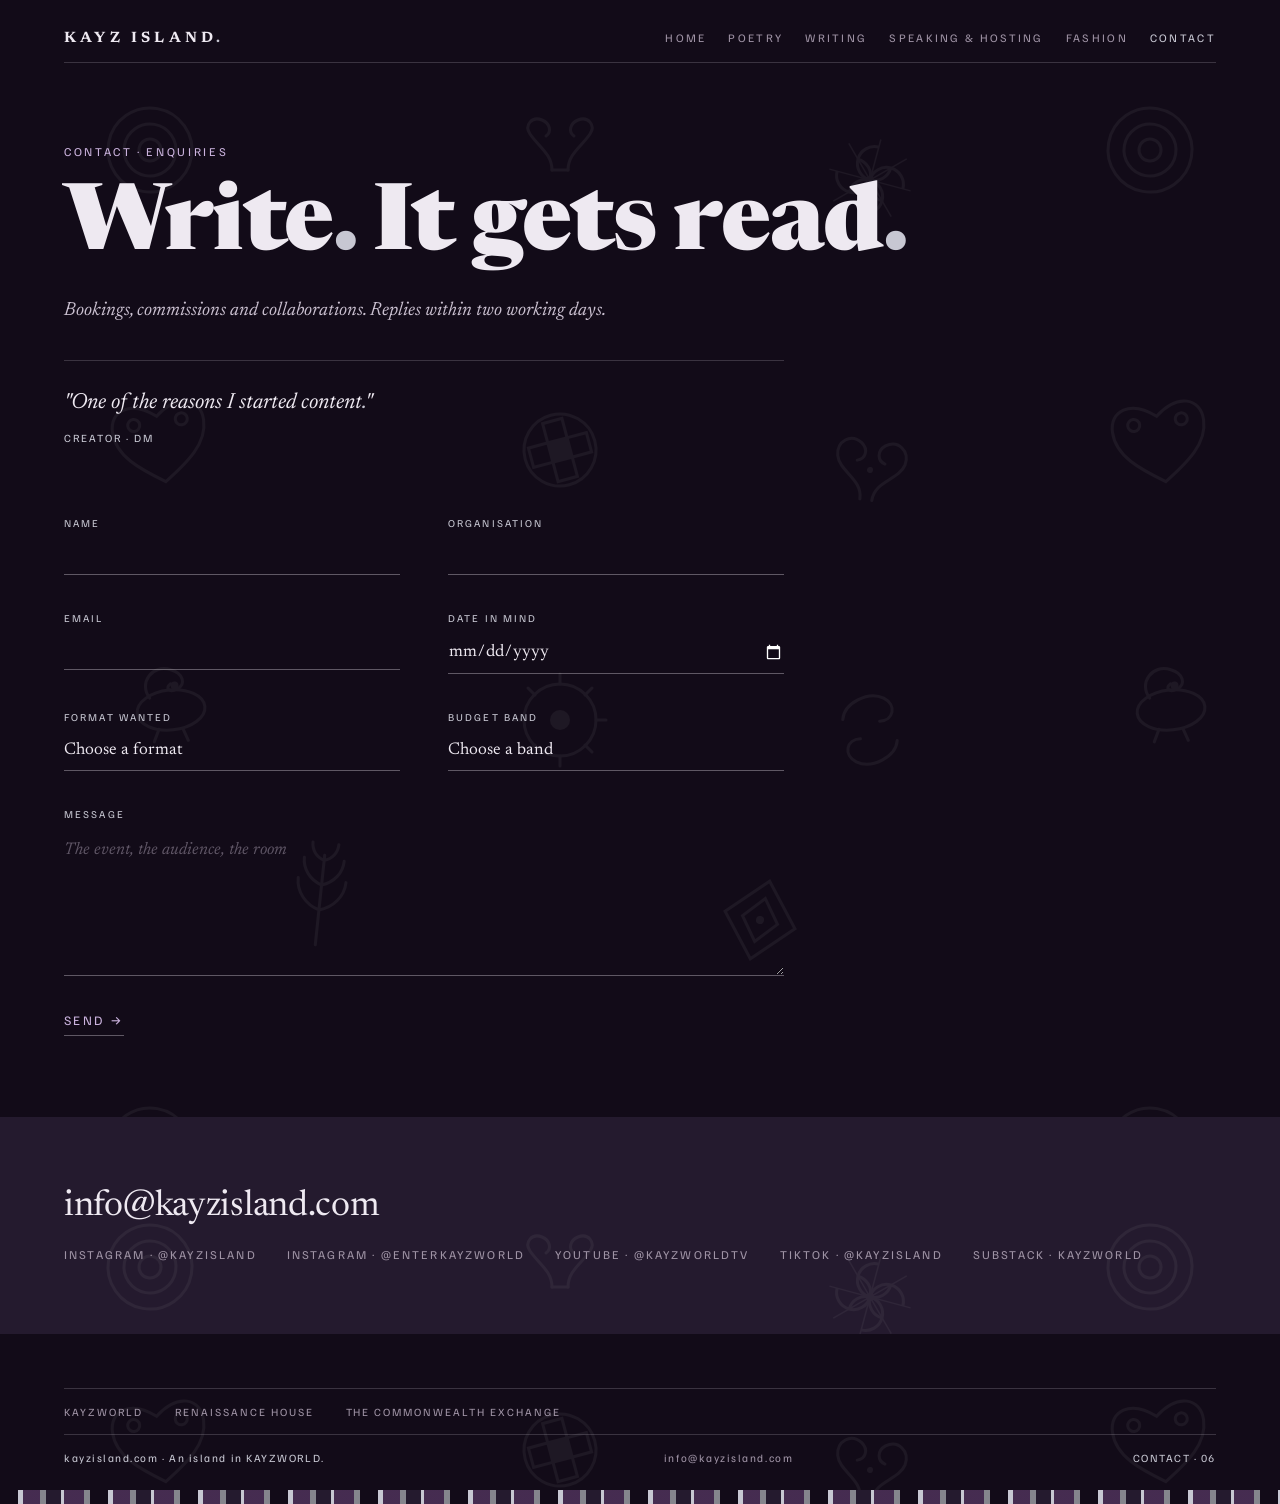
==== contact.html @ 9af8de02 "feat: contact page with Netlify booking form form name=booking, data-netlify, hidden form-name input" ====
<!DOCTYPE html>
<html lang="en-GB">
<head>
<meta charset="utf-8">
<meta name="viewport" content="width=device-width, initial-scale=1">
<title>Contact — Bookings and Commissions | KAYZ ISLAND</title>
<meta name="description" content="Bookings, commissions and collaborations. Replies within two working days.">
<meta property="og:title" content="CONTACT — KAYZ ISLAND">
<meta property="og:description" content="Write. It gets read. Bookings, commissions and collaborations.">
<meta property="og:type" content="website">
<meta property="og:url" content="https://kayzisland.com/contact.html">
<meta name="twitter:card" content="summary_large_image">
<link rel="icon" href="data:image/svg+xml,%3Csvg xmlns='http://www.w3.org/2000/svg' viewBox='0 0 100 100'%3E%3Crect width='100' height='100' fill='%23120B18'/%3E%3Ctext x='50' y='72' text-anchor='middle' font-family='Georgia,serif' font-weight='800' font-size='64' fill='%23EDE6F2'%3EK%3Ctspan fill='%23C7C7D2'%3E.%3C/tspan%3E%3C/text%3E%3C/svg%3E">
<link rel="stylesheet" href="assets/css/fonts.css">
<link rel="stylesheet" href="assets/css/colors.css">
<link rel="stylesheet" href="assets/css/typography.css">
<link rel="stylesheet" href="assets/css/spacing.css">
<link rel="stylesheet" href="assets/css/effects.css">
<link rel="stylesheet" href="assets/css/patterns.css">
<link rel="stylesheet" href="assets/css/base.css">
<link rel="stylesheet" href="assets/css/site.css">
<style>
  input::placeholder,textarea::placeholder{color:oklch(0.68 0.03 315 / 0.55);font-style:italic}
  select option{background:#120B18;color:#eee}
  .kz-field{background:transparent;border:0;border-bottom:1px solid var(--kz-hairline-strong);padding:8px 0 10px;font-family:var(--kz-font-serif);font-size:17px;color:var(--kz-ink);outline:none;border-radius:0}
  .kz-field:focus{border-bottom-color:var(--kz-silver)}
  .kz-send{background:transparent;border:0;border-bottom:1px solid var(--kz-hairline-strong);padding:0 0 7px;font-family:var(--kz-font-grotesk);font-size:13px;letter-spacing:0.18em;color:var(--kz-accent);cursor:pointer}
  .kz-send:hover{color:var(--kz-ink);border-bottom-color:var(--kz-accent)}
  .contact-mail{color:var(--kz-ink)} .contact-mail:hover{color:var(--kz-silver)}
</style>
</head>
<body>
<div style="position:relative;min-height:100vh;background:var(--kz-field-deep);color:var(--kz-ink);font-family:var(--kz-font-serif);display:flex;flex-direction:column;overflow:hidden">
  <div class="kz-doodles"></div>

  <header style="position:relative;z-index:3;padding:clamp(18px,3vw,30px) clamp(20px,5vw,72px) 0">
    <div style="display:flex;justify-content:space-between;align-items:baseline;flex-wrap:wrap;gap:10px 28px;padding-bottom:16px;border-bottom:1px solid var(--kz-hairline)">
      <a href="index.html" style="font-family:var(--kz-font-serif);font-weight:700;font-size:15px;letter-spacing:0.28em;color:var(--kz-ink)">KAYZ ISLAND<span class="kz-stop">.</span></a>
      <nav style="display:flex;flex-wrap:wrap;gap:8px 22px;font-family:var(--kz-font-grotesk);font-size:11.5px;letter-spacing:0.2em">
        <a class="nav-link" href="index.html">HOME</a>
        <a class="nav-link" href="poetry.html">POETRY</a>
        <a class="nav-link" href="writing.html">WRITING</a>
        <a class="nav-link" href="speaking.html">SPEAKING &amp; HOSTING</a>
        <a class="nav-link" href="fashion.html">FASHION</a>
        <a class="nav-link active" href="contact.html">CONTACT</a>
      </nav>
    </div>
  </header>

  <section style="position:relative;padding:clamp(56px,9vh,110px) clamp(20px,5vw,72px) clamp(30px,5vh,50px)">
    <div class="kz-kicker" style="font-size:12px;margin-bottom:22px;color:var(--kz-accent)">CONTACT · ENQUIRIES</div>
    <h1 style="margin:0;max-width:900px;font-family:var(--kz-font-serif);font-weight:800;font-size:clamp(40px,7.5vw,92px);line-height:1.02;letter-spacing:-0.015em">Write<span class="kz-stop">.</span> It gets read<span class="kz-stop">.</span></h1>
    <p class="kz-standfirst" style="font-size:clamp(16px,2.2vw,19px);max-width:640px;margin:26px 0 0">Bookings, commissions and collaborations. Replies within two working days.</p>
    <div style="max-width:720px;margin-top:clamp(28px,4.5vh,40px);padding-top:clamp(20px,3vh,28px);border-top:1px solid var(--kz-hairline)">
      <p style="margin:0;font-family:var(--kz-font-serif);font-style:italic;font-size:clamp(17px,2.6vw,22px);line-height:1.4">"One of the reasons I started content<span class="kz-stop">.</span>"</p>
      <div style="font-family:var(--kz-font-grotesk);font-size:11px;letter-spacing:0.18em;color:var(--kz-silver);margin-top:12px">CREATOR · DM</div>
    </div>
  </section>

  <section style="position:relative;padding:clamp(20px,3vh,32px) clamp(20px,5vw,72px) clamp(56px,9vh,110px)">
    <form name="booking" method="POST" data-netlify="true" style="max-width:720px;display:flex;flex-direction:column;gap:clamp(28px,4vh,40px)">
      <input type="hidden" name="form-name" value="booking">
      <div style="display:grid;grid-template-columns:repeat(auto-fit,minmax(min(100%,280px),1fr));gap:clamp(28px,4vh,40px) clamp(24px,4vw,48px)">
        <label style="display:flex;flex-direction:column;gap:10px">
          <span style="font-family:var(--kz-font-grotesk);font-size:10.5px;letter-spacing:0.2em;color:var(--kz-silver)">NAME</span>
          <input class="kz-field" type="text" name="name" required>
        </label>
        <label style="display:flex;flex-direction:column;gap:10px">
          <span style="font-family:var(--kz-font-grotesk);font-size:10.5px;letter-spacing:0.2em;color:var(--kz-silver)">ORGANISATION</span>
          <input class="kz-field" type="text" name="organisation">
        </label>
        <label style="display:flex;flex-direction:column;gap:10px">
          <span style="font-family:var(--kz-font-grotesk);font-size:10.5px;letter-spacing:0.2em;color:var(--kz-silver)">EMAIL</span>
          <input class="kz-field" type="email" name="email" required>
        </label>
        <label style="display:flex;flex-direction:column;gap:10px">
          <span style="font-family:var(--kz-font-grotesk);font-size:10.5px;letter-spacing:0.2em;color:var(--kz-silver)">DATE IN MIND</span>
          <input class="kz-field" type="date" name="date" style="color-scheme:dark">
        </label>
        <label style="display:flex;flex-direction:column;gap:10px">
          <span style="font-family:var(--kz-font-grotesk);font-size:10.5px;letter-spacing:0.2em;color:var(--kz-silver)">FORMAT WANTED</span>
          <select class="kz-field" name="format" style="appearance:none">
            <option value="">Choose a format</option>
            <option>Poetry performance</option>
            <option>Performance plus workshop</option>
            <option>Talk</option>
            <option>Hosting / presenting</option>
            <option>Writing commission</option>
            <option>Mentorship programme</option>
            <option>Fashion booking</option>
            <option>Something else</option>
          </select>
        </label>
        <label style="display:flex;flex-direction:column;gap:10px">
          <span style="font-family:var(--kz-font-grotesk);font-size:10.5px;letter-spacing:0.2em;color:var(--kz-silver)">BUDGET BAND</span>
          <select class="kz-field" name="budget" style="appearance:none">
            <option value="">Choose a band</option>
            <option>Under £300</option>
            <option>£300-£600</option>
            <option>£600-£1,000</option>
            <option>£1,000+</option>
            <option>Not sure yet</option>
          </select>
        </label>
      </div>
      <label style="display:flex;flex-direction:column;gap:10px">
        <span style="font-family:var(--kz-font-grotesk);font-size:10.5px;letter-spacing:0.2em;color:var(--kz-silver)">MESSAGE</span>
        <textarea class="kz-field" name="message" rows="5" placeholder="The event, the audience, the room" style="line-height:1.5;resize:vertical"></textarea>
      </label>
      <div>
        <button class="kz-send" type="submit">SEND →</button>
      </div>
    </form>
  </section>

  <section style="position:relative;background:var(--kz-field-cover);padding:clamp(48px,8vh,90px) clamp(20px,5vw,72px)">
    <div class="kz-doodles"></div>
    <div style="position:relative;display:flex;flex-direction:column;gap:22px">
      <a class="contact-mail" href="mailto:info@kayzisland.com" style="font-family:var(--kz-font-serif);font-size:clamp(22px,4vw,36px);letter-spacing:-0.008em">info@kayzisland.com</a>
      <div style="display:flex;flex-wrap:wrap;gap:10px 30px;font-family:var(--kz-font-grotesk);font-size:12px;letter-spacing:0.18em">
        <a class="foot-link" href="https://www.instagram.com/kayzisland">INSTAGRAM · @KAYZISLAND</a>
        <a class="foot-link" href="https://www.instagram.com/enterkayzworld">INSTAGRAM · @ENTERKAYZWORLD</a>
        <a class="foot-link" href="https://www.youtube.com/@kayzworldtv">YOUTUBE · @KAYZWORLDTV</a>
        <a class="foot-link" href="https://www.tiktok.com/@kayzisland">TIKTOK · @KAYZISLAND</a>
        <a class="foot-link" href="https://kayzworld.substack.com">SUBSTACK · KAYZWORLD</a>
      </div>
    </div>
  </section>

  <footer style="margin-top:auto;padding:clamp(40px,6vh,64px) clamp(20px,5vw,72px) 40px">
    <div style="display:flex;flex-wrap:wrap;gap:10px 32px;padding-top:16px;border-top:1px solid var(--kz-hairline);font-family:var(--kz-font-grotesk);font-size:11px;letter-spacing:0.18em;margin-bottom:16px">
      <a class="foot-link" href="https://kayzworld.substack.com">KAYZWORLD</a>
      <a class="foot-link" href="https://renaissancehouse.org.uk">RENAISSANCE HOUSE</a>
      <a class="foot-link" href="https://commonwealthexchange.org">THE COMMONWEALTH EXCHANGE</a>
    </div>
    <div style="display:flex;justify-content:space-between;align-items:baseline;flex-wrap:wrap;gap:8px 20px;padding-top:16px;border-top:1px solid var(--kz-hairline);font-family:var(--kz-font-grotesk);font-size:11px;letter-spacing:0.14em;color:var(--kz-silver)">
      <span>kayzisland.com · An island in KAYZWORLD<span class="kz-stop">.</span></span>
      <span style="color:var(--kz-dim)"><a class="foot-link" href="mailto:info@kayzisland.com">info@kayzisland.com</a></span>
      <span>CONTACT · 06</span>
    </div>
  </footer>
  <div class="kz-ticks"></div>
</div>
</body>
</html>
---- assets/css/fonts.css ----
/* Kayz Island — webfonts, as the shipped finals render.
   Newsreader speaks (masthead, excerpts, standfirsts, titles at 800);
   Familjen Grotesk files (kickers, folios, running-head data). Google Fonts
   stand in for the Substack masthead serif — nearest match. */
@import url('https://fonts.googleapis.com/css2?family=Newsreader:ital,opsz,wght@0,6..72,200..800;1,6..72,200..800&family=Familjen+Grotesk:wght@400..700&display=swap');
---- assets/css/colors.css ----
/* Kayz Island — colour. The manuscript's ink and thread. OKLCH throughout.
   LAW: purple is ink only. The thread accent is SILVER. Thread is NEVER running text,
   never a field. One richer cover moment per artefact is the ceiling. */
:root{
  /* field layer — dark grounds. #251131 is the Substack purple, verbatim. */
  --kz-field: #251131;        /* page ground; reads black at thumb speed */
  --kz-field-cover: #2e1540;   /* cover + closer only */
  --kz-field-deep: #1a0b24;    /* panels and scrims over photographs */

  /* ink layer — on field */
  --kz-ink: oklch(0.94 0.012 315);           /* speaking text */
  --kz-ink-2: oklch(0.82 0.025 315);         /* standfirsts, secondary voice */
  --kz-dim: oklch(0.68 0.03 315);            /* folios, running-head data, marginalia */
  --kz-hairline: oklch(0.94 0.012 315 / 0.18);
  --kz-hairline-strong: oklch(0.94 0.012 315 / 0.35);

  /* silver — THE accent (#c0c0c0, the Substack accent, verbatim), layered by job
     as gold is at The Renaissance. Silver carries ALL furniture: running-head data,
     kickers, folios, turn-lines, ticks. */
  --kz-silver: #c0c0c0;        /* bright silver — fills, ticks, accent on dark */
  --kz-silver-deep: #85858d;   /* working silver — rules, dim ticks. NEVER text on paper */
  --kz-silver-ink: #5d5d66;     /* silver as readable text on paper */
  --kz-thread: var(--kz-silver);             /* legacy alias — do not use in new work */

  /* paper layer — light artefacts (print, light-platform surfaces) */
  --kz-paper: oklch(0.965 0.008 315);
  --kz-paper-ink: oklch(0.24 0.03 315);
  --kz-paper-dim: oklch(0.47 0.028 315);
  --kz-paper-thread: var(--kz-silver-ink);   /* legacy alias */
  --kz-paper-hairline: oklch(0.24 0.03 315 / 0.2);

  /* semantic aliases */
  --surface-page: var(--kz-field);
  --surface-cover: var(--kz-field-cover);
  --surface-panel: var(--kz-field-deep);
  --text-body: var(--kz-ink);
  --text-standfirst: var(--kz-ink-2);
  --text-meta: var(--kz-dim);
  --accent-thread: var(--kz-silver);
}
---- assets/css/typography.css ----
/* Kayz Island — type. One family argues, one family files.
   Newsreader speaks (excerpts 400, titles 800, real italics); Familjen Grotesk
   files. Scale authored at 1080px social canvas. */
:root{
  --kz-font-serif: 'Newsreader', Georgia, serif;         /* speaks */
  --kz-font-grotesk: 'Familjen Grotesk', sans-serif;     /* files; never speaks */
  --kz-font-mono: var(--kz-font-grotesk);                /* alias — same functional layer */

  /* masthead + title */
  --kz-type-masthead: 48px;        --kz-ls-masthead: 0.3em;
  --kz-type-masthead-run: 26px;    --kz-ls-run: 0.24em;
  --kz-type-title: 126px;
  --kz-type-terminal: 176px;       /* the scalpel word: "Die full." */

  /* excerpts (Newsreader 400, italic Newsreader for emphasis, text-wrap pretty) */
  --kz-type-excerpt-xl: 100px;     /* ≤ 6 words */
  --kz-type-excerpt-l: 88px;       /* ≤ 10 words */
  --kz-type-excerpt-m: 76px;       /* ≤ 14 words */
  --kz-type-excerpt-s: 58px;       /* ≤ 26 words */
  --kz-type-excerpt-panel: 44px;   /* inside a photo side-panel */

  /* voice furniture */
  --kz-type-standfirst: 35px;      /* Newsreader italic */
  --kz-type-footnote: 42px;        /* italic secondary, ink-2 */

  /* functional layer (Spline Sans Mono) */
  --kz-type-kicker: 23px;          --kz-ls-kicker: 0.22em;
  --kz-type-folio: 20px;           --kz-ls-folio: 0.14em;
  --kz-type-data: 21px;            --kz-ls-data: 0.2em;
}
---- assets/css/spacing.css ----
/* Kayz Island — the page geometry (1080-wide canvas). */
:root{
  --kz-margin-x: 84px;      /* page side margins */
  --kz-margin-y: 76px;      /* page top/bottom margins */
  --kz-kicker-drop: 130px;  /* running head → excerpt drop on a typeset spread */
  --kz-stack: 36px;         /* heading → excerpt */
  --kz-plate-h: 560px;      /* inset plate height on a 1350 page */
  --kz-ticks-h: 14px;       /* the kente strip along the bottom edge */
}
---- assets/css/effects.css ----
/* Kayz Island — finish. The house grade lands any film-toned frame on-system. */
:root{
  --kz-grade-filter: saturate(0.84) contrast(0.97); /* @kind other */
  --kz-grade-wash: oklch(0.34 0.07 315);   /* soft-light @ 60% */
  --kz-grade-lift: oklch(0.2 0.035 315);   /* lighten @ 16% — plum shadow lift */
  --kz-grain-opacity: 0.16; /* @kind other */
  --kz-scrim-top: linear-gradient(oklch(0.13 0.025 315 / 0.7), transparent); /* @kind color */
  --kz-scrim-bottom: linear-gradient(transparent, oklch(0.13 0.025 315 / 0.86) 36%, oklch(0.13 0.025 315 / 0.97)); /* @kind color */
}
---- assets/css/patterns.css ----
/* Kayz Island — the page anatomy as shared classes.
   These are the same rules the React primitives render with.
   The page furniture of the finals: hairline under the running head, hairline above
   the folio. NO dash/rule stubs before kickers or captions — those are dead.
   Two decorative devices: the kente strip (.kz-ticks) — a woven purple/silver
   band along the bottom edge, in the house palette only — and the faint Adinkra
   doodle field (.kz-doodles) on plum text pages: Adinkrahene, Dwennimmen (ram's
   horns), Ananse Ntontan (spider's web), Akoma (heart), Dame Dame (checkers),
   Gye Nyame, Sankofa (bird), Fawohodie (wheel), Aya (fern), Nyame Dua (tree),
   and a nested diamond (Eban). */
.kz-page{position:relative;box-sizing:border-box;background:var(--kz-field);color:var(--kz-ink);font-family:var(--kz-font-serif);display:flex;flex-direction:column;padding:var(--kz-margin-y) var(--kz-margin-x);overflow:hidden}
.kz-page--cover{background:var(--kz-field-cover)}

.kz-runhead{display:flex;justify-content:space-between;align-items:baseline;padding-bottom:22px;border-bottom:1px solid var(--kz-hairline)}
.kz-runhead-mast{font-family:var(--kz-font-serif);font-weight:700;font-size:var(--kz-type-masthead-run);letter-spacing:var(--kz-ls-run)}
.kz-runhead-data{font-family:var(--kz-font-mono);font-size:var(--kz-type-data);letter-spacing:var(--kz-ls-data);color:var(--kz-silver)}

.kz-kicker{font-family:var(--kz-font-mono);font-size:var(--kz-type-kicker);letter-spacing:var(--kz-ls-kicker);color:var(--kz-silver)}

.kz-excerpt{font-family:var(--kz-font-serif);font-weight:400;line-height:1.16;letter-spacing:-0.012em;text-wrap:pretty}
.kz-excerpt em,.kz-excerpt i{font-style:italic}
.kz-excerpt--xl{font-size:var(--kz-type-excerpt-xl);line-height:1.1}
.kz-excerpt--l{font-size:var(--kz-type-excerpt-l);line-height:1.14}
.kz-excerpt--m{font-size:var(--kz-type-excerpt-m);line-height:1.18}
.kz-excerpt--s{font-size:var(--kz-type-excerpt-s);line-height:1.3;letter-spacing:-0.008em}
.kz-excerpt--panel{font-size:var(--kz-type-excerpt-panel);line-height:1.34;letter-spacing:-0.005em}

.kz-standfirst{font-family:var(--kz-font-serif);font-style:italic;font-weight:400;font-size:var(--kz-type-standfirst);color:var(--kz-ink-2);text-wrap:pretty}
.kz-footnote{font-family:var(--kz-font-serif);font-style:italic;font-size:var(--kz-type-footnote);line-height:1.3;color:var(--kz-ink-2);text-wrap:pretty}

.kz-folio{display:flex;justify-content:space-between;align-items:baseline;padding-top:22px;border-top:1px solid var(--kz-hairline);font-family:var(--kz-font-mono);font-size:var(--kz-type-folio);letter-spacing:var(--kz-ls-folio);color:var(--kz-silver)}

.kz-turnline{font-family:var(--kz-font-mono);font-size:23px;letter-spacing:0.1em;color:var(--kz-silver)}

/* the house's smallest accent: every full stop in display type (titles, excerpts,
   terminal words, standfirsts, CTAs) is silver. Wrap it: <span class="kz-stop">.</span> */
.kz-stop{color:var(--kz-silver)}

/* the kente strip — a woven purple/silver band along the bottom edge of every
   finished page, quoting the cloth without leaving the house palette (field,
   field-cover, field-deep, silver, silver-deep only — never a third hue). */
.kz-ticks{position:absolute;left:0;right:0;bottom:0;height:14px;pointer-events:none;background:repeating-linear-gradient(90deg,var(--kz-field-deep) 0 18px,var(--kz-silver) 18px 23px,var(--kz-grade-wash) 23px 40px,var(--kz-silver-deep) 40px 46px,var(--kz-field-cover) 46px 61px,var(--kz-silver) 61px 64px,var(--kz-grade-wash) 64px 84px,var(--kz-silver-deep) 84px 90px)}

/* the Adinkra doodle field — the essential eleven, drawn faithfully: Adinkrahene,
   Dwennimmen, Ananse Ntontan (the spider's web — Kwaku Ananse, wisdom), Akoma,
   Dame Dame, Gye Nyame, Sankofa, Fawohodie, Aya, Nyame Dua, and a nested diamond
   (Eban). Faint (7%), silver only, on plum text pages. Do not add symbols; do
   not raise the opacity. */
.kz-doodles{position:absolute;inset:0;pointer-events:none;opacity:0.07;background-size:1000px 1000px;background-image:url(data:image/svg+xml;utf8,%3Csvg%20xmlns%3D%27http%3A%2F%2Fwww.w3.org%2F2000%2Fsvg%27%20width%3D%271000%27%20height%3D%271000%27%20fill%3D%27none%27%20stroke%3D%27silver%27%20stroke-width%3D%273%27%3E%3Cg%20transform%3D%27translate%28150%2C150%29%20rotate%2810%29%27%3E%3Ccircle%20r%3D%2742%27%2F%3E%3Ccircle%20r%3D%2726%27%2F%3E%3Ccircle%20r%3D%2711%27%2F%3E%3C%2Fg%3E%3Cg%20transform%3D%27translate%28560%2C150%29%27%20stroke-linecap%3D%27round%27%3E%3Cpath%20d%3D%27M-8%2C20%20C-8%2C4%20-22%2C-4%20-30%2C-16%20C-36%2C-25%20-28%2C-34%20-18%2C-30%20C-10%2C-27%20-8%2C-18%20-14%2C-14%27%2F%3E%3Cpath%20d%3D%27M8%2C20%20C8%2C4%2022%2C-4%2030%2C-16%20C36%2C-25%2028%2C-34%2018%2C-30%20C10%2C-27%208%2C-18%2014%2C-14%27%2F%3E%3Cpath%20d%3D%27M-8%2C20%20H8%27%2F%3E%3C%2Fg%3E%3Cg%20transform%3D%27translate%28870%2C180%29%20rotate%2815%29%27%3E%3Cpath%20d%3D%27M0%2C-34%20A17%2C17%200%201%200%2017%2C-17%20M0%2C34%20A17%2C17%200%201%200%20-17%2C17%20M-34%2C0%20A17%2C17%200%201%200%20-17%2C-17%20M34%2C0%20A17%2C17%200%201%200%2017%2C17%27%2F%3E%3Cpath%20d%3D%27M0%2C-42%20V42%20M-42%2C0%20H42%20M-30%2C-30%20L30%2C30%20M-30%2C30%20L30%2C-30%27%20stroke-width%3D%271.5%27%2F%3E%3Ccircle%20r%3D%274%27%20fill%3D%27silver%27%20stroke%3D%27none%27%2F%3E%3C%2Fg%3E%3Cg%20transform%3D%27translate%28160%2C440%29%20rotate%28-8%29%27%3E%3Cpath%20d%3D%27M0%2C42%20C-24%2C26%20-46%2C10%20-46%2C-14%20C-46%2C-36%20-24%2C-44%200%2C-24%20C24%2C-44%2046%2C-36%2046%2C-14%20C46%2C10%2024%2C26%200%2C42%20Z%27%2F%3E%3Ccircle%20cx%3D%27-24%27%20cy%3D%27-18%27%20r%3D%276%27%2F%3E%3Ccircle%20cx%3D%2724%27%20cy%3D%27-18%27%20r%3D%276%27%2F%3E%3C%2Fg%3E%3Cg%20transform%3D%27translate%28560%2C450%29%20rotate%28-15%29%27%3E%3Ccircle%20r%3D%2736%27%2F%3E%3Crect%20x%3D%27-10%27%20y%3D%27-10%27%20width%3D%2720%27%20height%3D%2720%27%20fill%3D%27silver%27%20stroke%3D%27none%27%2F%3E%3Crect%20x%3D%27-30%27%20y%3D%27-10%27%20width%3D%2720%27%20height%3D%2720%27%2F%3E%3Crect%20x%3D%2710%27%20y%3D%27-10%27%20width%3D%2720%27%20height%3D%2720%27%2F%3E%3Crect%20x%3D%27-10%27%20y%3D%27-30%27%20width%3D%2720%27%20height%3D%2720%27%2F%3E%3Crect%20x%3D%27-10%27%20y%3D%2710%27%20width%3D%2720%27%20height%3D%2720%27%2F%3E%3C%2Fg%3E%3Cg%20transform%3D%27translate%28870%2C470%29%20rotate%288%29%27%20stroke-linecap%3D%27round%27%3E%3Cpath%20d%3D%27M-6%2C30%20C-6%2C10%20-30%2C6%20-34%2C-10%20C-37%2C-24%20-24%2C-34%20-12%2C-26%20C-4%2C-20%20-6%2C-10%20-14%2C-8%27%2F%3E%3Cpath%20d%3D%27M6%2C30%20C6%2C10%2030%2C6%2034%2C-10%20C37%2C-24%2024%2C-34%2012%2C-26%20C4%2C-20%206%2C-10%2014%2C-8%27%2F%3E%3Ccircle%20r%3D%273%27%20fill%3D%27silver%27%20stroke%3D%27none%27%2F%3E%3C%2Fg%3E%3Cg%20transform%3D%27translate%28170%2C700%29%20rotate%28-6%29%27%20stroke-linecap%3D%27round%27%3E%3Cellipse%20cx%3D%270%27%20cy%3D%2710%27%20rx%3D%2734%27%20ry%3D%2720%27%2F%3E%3Cpath%20d%3D%27M-20%2C-4%20C-30%2C-20%20-14%2C-38%204%2C-30%20C16%2C-25%2018%2C-14%208%2C-10%20C0%2C-7%20-4%2C-12%202%2C-16%27%2F%3E%3Ccircle%20cx%3D%276%27%20cy%3D%27-14%27%20r%3D%274%27%20fill%3D%27silver%27%20stroke%3D%27none%27%2F%3E%3Cpath%20d%3D%27M-14%2C28%20L-20%2C40%20M10%2C30%20L14%2C42%27%2F%3E%3C%2Fg%3E%3Cg%20transform%3D%27translate%28560%2C720%29%27%20stroke-linecap%3D%27round%27%3E%3Ccircle%20r%3D%2736%27%2F%3E%3Ccircle%20r%3D%2710%27%20fill%3D%27silver%27%20stroke%3D%27none%27%2F%3E%3Cpath%20d%3D%27M0%2C-36%20V-46%20M0%2C36%20V46%20M-36%2C0%20H-46%20M36%2C0%20H46%20M-25%2C-25%20L-32%2C-32%20M25%2C-25%20L32%2C-32%20M-25%2C25%20L-32%2C32%20M25%2C25%20L32%2C32%27%2F%3E%3C%2Fg%3E%3Cg%20transform%3D%27translate%28870%2C730%29%20rotate%28-10%29%27%20stroke-linecap%3D%27round%27%3E%3Cpath%20d%3D%27M-25%2C-15%20C-21%2C-31%205%2C-39%2019%2C-29%20C31%2C-20%2025%2C-5%2011%2C-7%27%2F%3E%3Cpath%20d%3D%27M25%2C15%20C21%2C31%20-5%2C39%20-19%2C29%20C-31%2C20%20-25%2C5%20-11%2C7%27%2F%3E%3C%2Fg%3E%3Cg%20transform%3D%27translate%28320%2C900%29%20rotate%286%29%27%20stroke-linecap%3D%27round%27%3E%3Cpath%20d%3D%27M0%2C45%20V-45%20M0%2C-15%20C-12%2C-19%20-20%2C-29%20-20%2C-41%20M0%2C-15%20C12%2C-19%2020%2C-29%2020%2C-41%20M0%2C10%20C-14%2C6%20-24%2C-6%20-24%2C-20%20M0%2C10%20C14%2C6%2024%2C-6%2024%2C-20%20M0%2C-40%20C-8%2C-42%20-13%2C-49%20-13%2C-57%20M0%2C-40%20C8%2C-42%2013%2C-49%2013%2C-57%27%2F%3E%3C%2Fg%3E%3Cg%20transform%3D%27translate%28760%2C920%29%20rotate%2814%29%27%3E%3Cpath%20d%3D%27M0%2C-40%20L36%2C0%20L0%2C40%20L-36%2C0%20Z%27%2F%3E%3Cpath%20d%3D%27M0%2C-22%20L18%2C0%20L0%2C22%20L-18%2C0%20Z%27%2F%3E%3Ccircle%20r%3D%274%27%20fill%3D%27silver%27%20stroke%3D%27none%27%2F%3E%3C%2Fg%3E%3C%2Fsvg%3E)}

/* the house grade — wrap any photograph */
.kz-grade{position:relative;filter:var(--kz-grade-filter)}
.kz-grade::before{content:"";position:absolute;inset:0;pointer-events:none;background:var(--kz-grade-lift);opacity:0.16;mix-blend-mode:lighten;z-index:1}
.kz-grade::after{content:"";position:absolute;inset:0;pointer-events:none;background:var(--kz-grade-wash);mix-blend-mode:soft-light;opacity:0.6;z-index:1}
.kz-grade>img{display:block;width:100%;height:100%;object-fit:cover}

/* film grain — absolute overlay child of a positioned page */
.kz-grain{position:absolute;inset:0;pointer-events:none;mix-blend-mode:overlay;opacity:var(--kz-grain-opacity);background-image:url(data:image/svg+xml;utf8,%3Csvg%20xmlns=%22http://www.w3.org/2000/svg%22%20width=%22240%22%20height=%22240%22%3E%3Cfilter%20id=%22n%22%3E%3CfeTurbulence%20type=%22fractalNoise%22%20baseFrequency=%220.55%22%20numOctaves=%223%22/%3E%3C/filter%3E%3Crect%20width=%22240%22%20height=%22240%22%20filter=%22url(%23n)%22/%3E%3C/svg%3E)}

/* paper mode — flip a surface to the light layer */
.kz-paper-mode{background:var(--kz-paper);color:var(--kz-paper-ink)}
.kz-paper-mode .kz-runhead-data,.kz-paper-mode .kz-kicker,.kz-paper-mode .kz-folio{color:var(--kz-paper-dim)}
.kz-paper-mode .kz-runhead{border-bottom-color:var(--kz-paper-hairline)}
.kz-paper-mode .kz-folio{border-top-color:var(--kz-paper-hairline)}
.kz-paper-mode .kz-turnline,.kz-paper-mode .kz-runhead-data,.kz-paper-mode .kz-kicker,.kz-paper-mode .kz-folio{color:var(--kz-silver-ink)}
.kz-paper-mode .kz-standfirst,.kz-paper-mode .kz-footnote{color:var(--kz-paper-ink)}
---- assets/css/base.css ----
/* Kayz Island — base resets. */
body{margin:0;background:var(--kz-field);color:var(--kz-ink);font-family:var(--kz-font-serif);font-optical-sizing:auto}
a{color:var(--kz-thread);text-decoration:underline;text-underline-offset:0.14em}
a:hover{color:oklch(0.86 0.06 305)}
::selection{background:oklch(0.74 0.08 305 / 0.35)}
---- assets/css/site.css ----
/* Kayz Island site overrides — the KAYZWORLD dark rebase + statics */
:root{
  --kz-field:#1A1220; --kz-field-cover:#241A2E; --kz-field-deep:#120B18;
  --kz-silver:#C7C7D2; --kz-accent:#CBB3DE;
}
html{scroll-behavior:smooth}
body{margin:0;background:var(--kz-field-deep);color:var(--kz-ink);font-family:var(--kz-font-serif)}
a{color:var(--kz-ink);text-decoration:none}
a:hover{color:var(--kz-silver)}
::selection{background:var(--kz-silver);color:#120B18}
.nav-link{color:var(--kz-dim)} .nav-link:hover{color:var(--kz-silver)}
.nav-link.active{color:var(--kz-silver)}
.cta{font-family:var(--kz-font-grotesk);font-size:13px;letter-spacing:0.18em;color:var(--kz-accent);border-bottom:1px solid var(--kz-hairline-strong);padding-bottom:7px}
.cta:hover{color:var(--kz-ink);border-bottom-color:var(--kz-accent)}
.cta-dim{font-family:var(--kz-font-grotesk);font-size:13px;letter-spacing:0.18em;color:var(--kz-dim);border-bottom:1px solid var(--kz-hairline);padding-bottom:7px}
.cta-dim:hover{color:var(--kz-silver);border-bottom-color:var(--kz-hairline-strong)}
.foot-link{color:var(--kz-dim)} .foot-link:hover{color:var(--kz-silver)}
.hl-row{scrollbar-width:none} .hl-row::-webkit-scrollbar{display:none}
.hero-video{position:absolute;inset:0;width:100%;height:100%;object-fit:cover}
@media (prefers-reduced-motion: reduce){.hero-video{display:none}}
.kz-placeholder{display:flex;flex-direction:column;justify-content:center;align-items:center;gap:10px;background:var(--kz-field);border:1px dashed var(--kz-hairline-strong);color:var(--kz-dim);font-family:var(--kz-font-grotesk);font-size:10.5px;letter-spacing:0.2em;text-align:center;padding:20px}
.kz-stanza{border-top:1px solid var(--kz-hairline-strong);padding-top:22px}
.kz-stanza .kz-kicker{font-size:10.5px;margin-bottom:14px}
.kz-stanza p{margin:0;font-family:var(--kz-font-serif);font-style:italic;line-height:1.42;text-wrap:pretty}
.kz-stanza .cta-dim{display:inline-block;margin-top:18px}
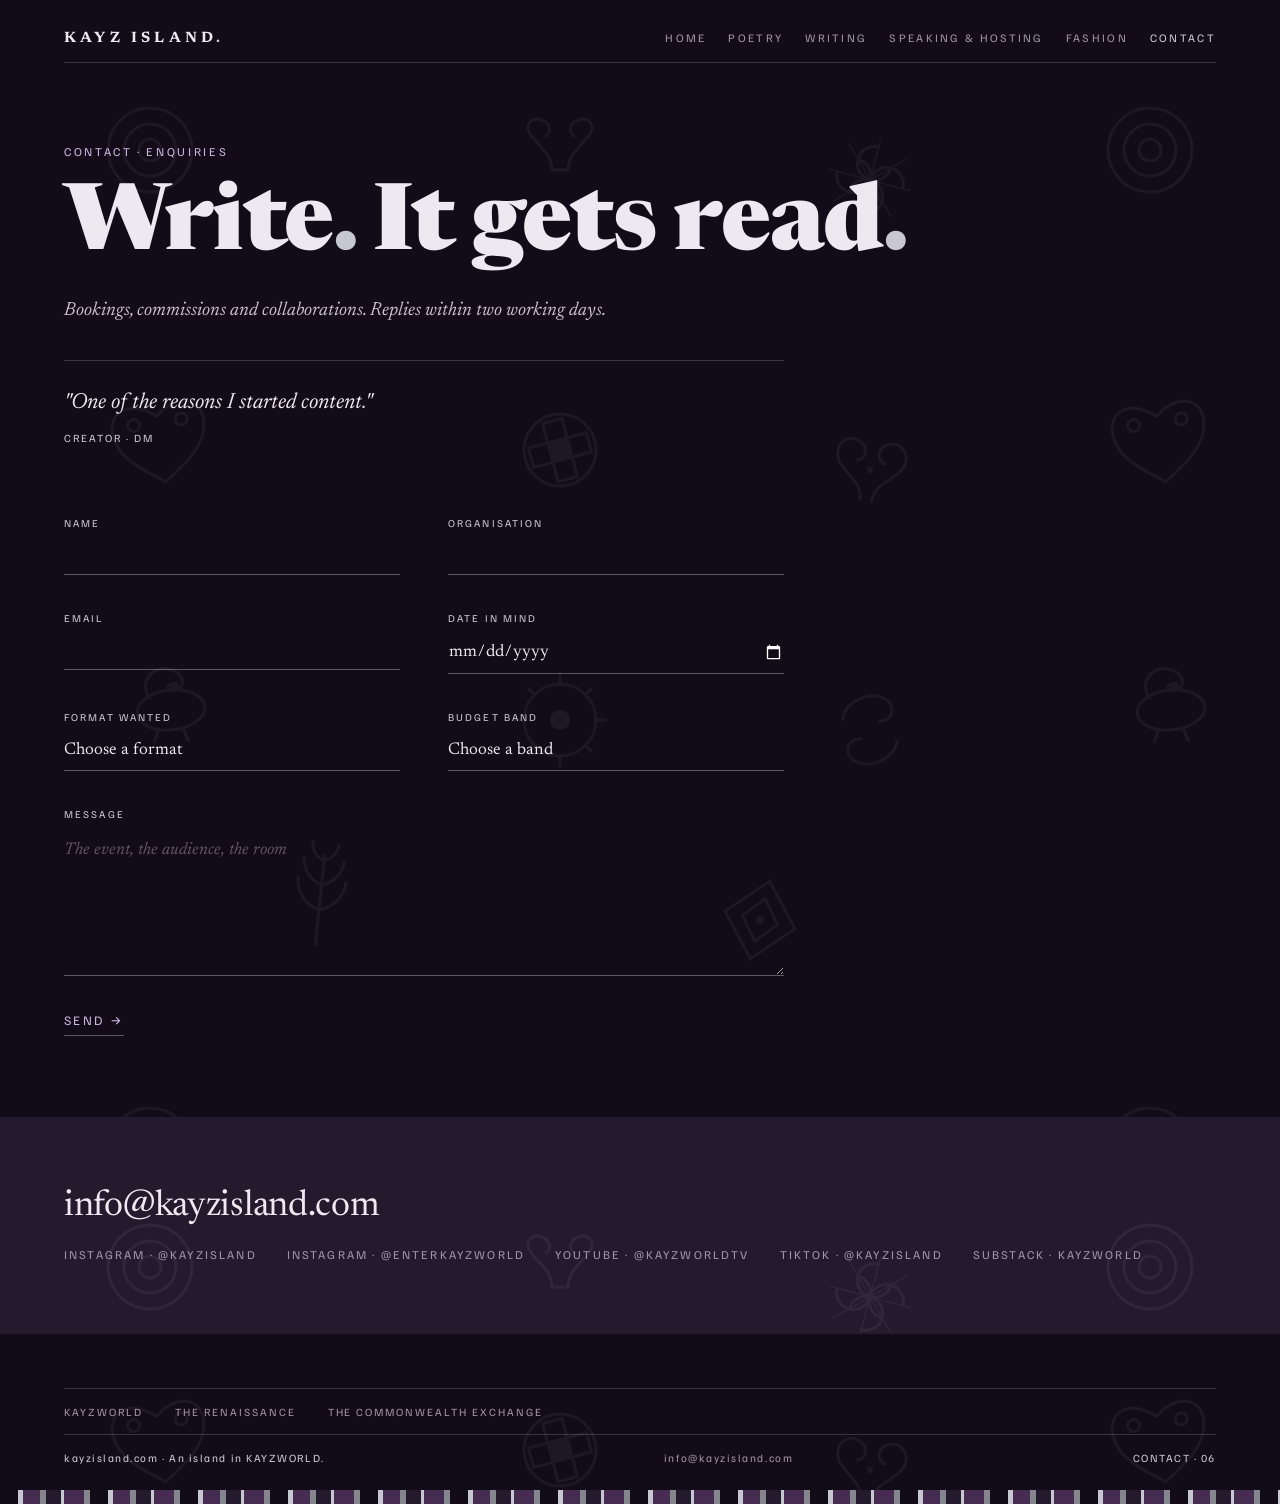
==== commit 7ec5dbfd: "fix: live tweaks from KAYZ Homepage Substack pull now quotes Take The Flag Off Your Face. ON RECORD " ====
--- a/contact.html
+++ b/contact.html
@@ -130,7 +130,7 @@
   <footer style="margin-top:auto;padding:clamp(40px,6vh,64px) clamp(20px,5vw,72px) 40px">
     <div style="display:flex;flex-wrap:wrap;gap:10px 32px;padding-top:16px;border-top:1px solid var(--kz-hairline);font-family:var(--kz-font-grotesk);font-size:11px;letter-spacing:0.18em;margin-bottom:16px">
       <a class="foot-link" href="https://kayzworld.substack.com">KAYZWORLD</a>
-      <a class="foot-link" href="https://renaissancehouse.org.uk">RENAISSANCE HOUSE</a>
+      <a class="foot-link" href="https://renaissancehouse.org.uk">THE RENAISSANCE</a>
       <a class="foot-link" href="https://commonwealthexchange.org">THE COMMONWEALTH EXCHANGE</a>
     </div>
     <div style="display:flex;justify-content:space-between;align-items:baseline;flex-wrap:wrap;gap:8px 20px;padding-top:16px;border-top:1px solid var(--kz-hairline);font-family:var(--kz-font-grotesk);font-size:11px;letter-spacing:0.14em;color:var(--kz-silver)">
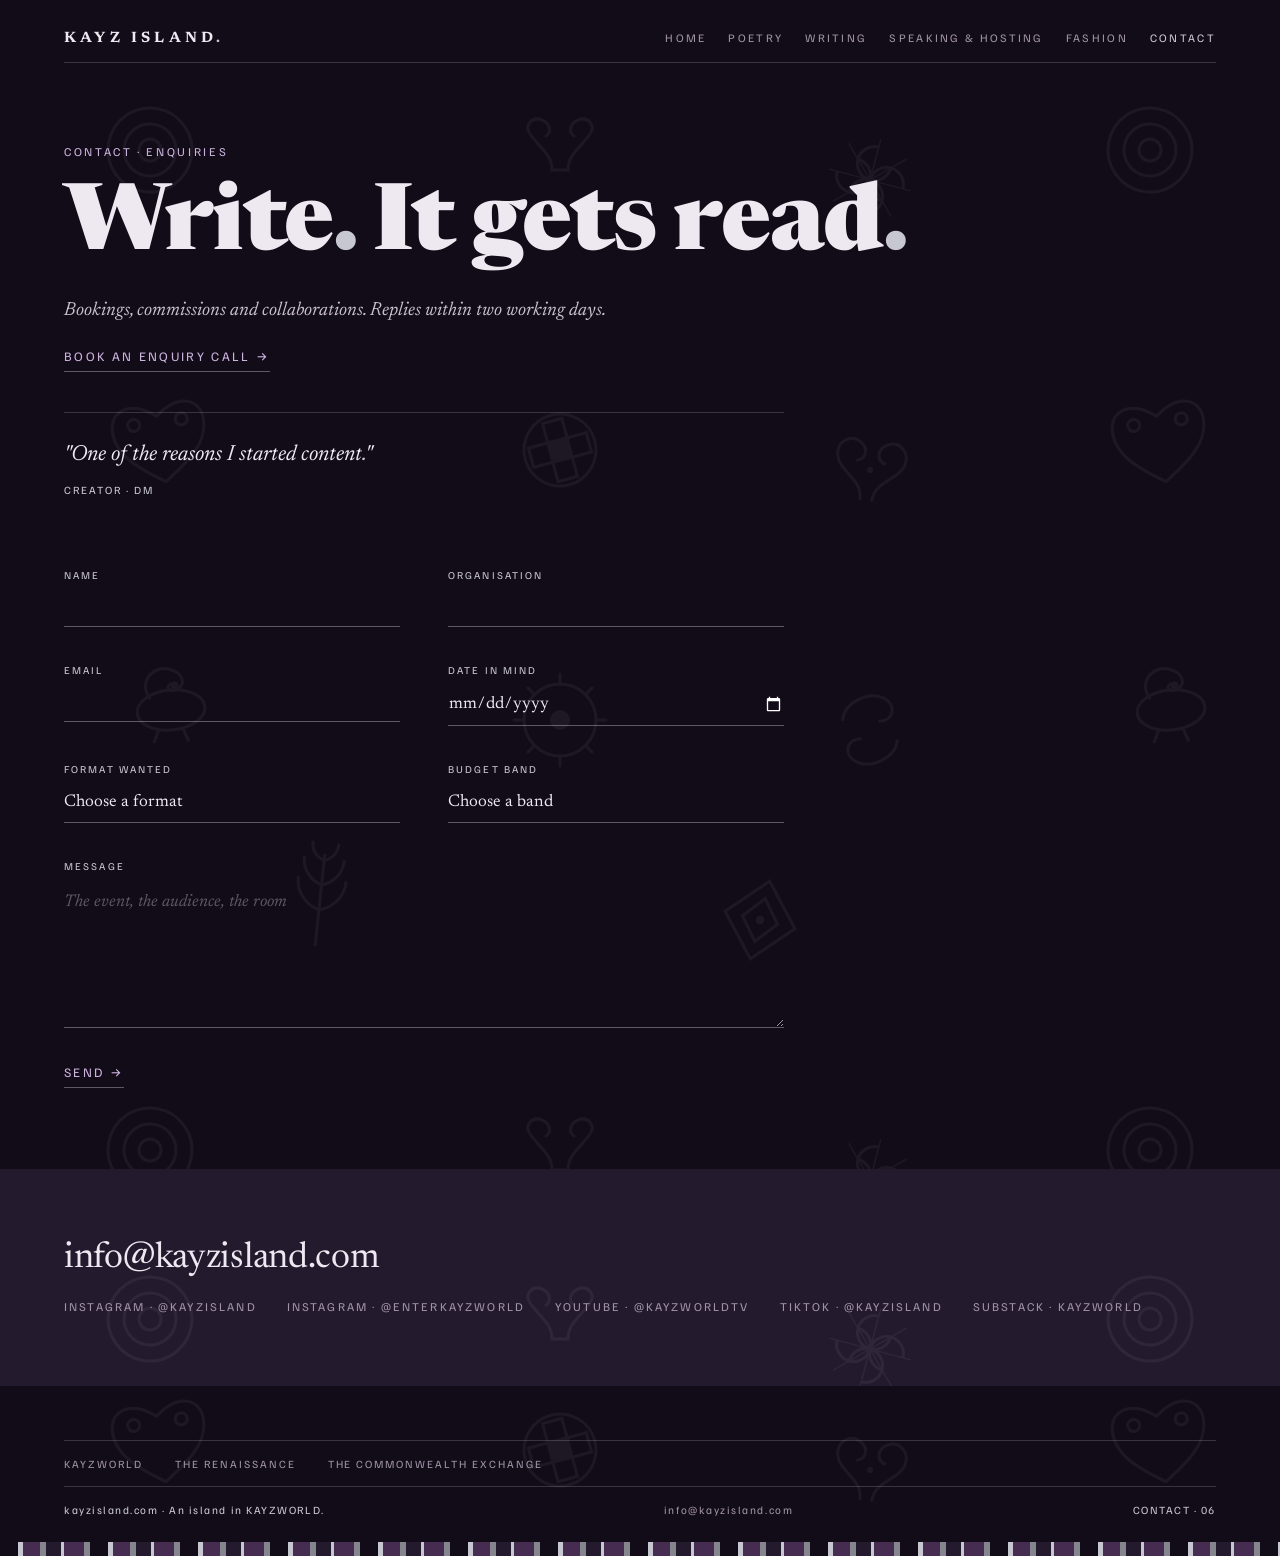
==== commit ae0534a2: "feat: Calendly enquiry-call cta on contact Clean 30min link, stale month pin stripped. Linktree harv" ====
--- a/contact.html
+++ b/contact.html
@@ -3,9 +3,9 @@
 <head>
 <meta charset="utf-8">
 <meta name="viewport" content="width=device-width, initial-scale=1">
-<title>Contact — Bookings and Commissions | KAYZ ISLAND</title>
+<title>Contact · Bookings and Commissions | KAYZ ISLAND</title>
 <meta name="description" content="Bookings, commissions and collaborations. Replies within two working days.">
-<meta property="og:title" content="CONTACT — KAYZ ISLAND">
+<meta property="og:title" content="CONTACT · KAYZ ISLAND">
 <meta property="og:description" content="Write. It gets read. Bookings, commissions and collaborations.">
 <meta property="og:type" content="website">
 <meta property="og:url" content="https://kayzisland.com/contact.html">
@@ -51,6 +51,7 @@
     <div class="kz-kicker" style="font-size:12px;margin-bottom:22px;color:var(--kz-accent)">CONTACT · ENQUIRIES</div>
     <h1 style="margin:0;max-width:900px;font-family:var(--kz-font-serif);font-weight:800;font-size:clamp(40px,7.5vw,92px);line-height:1.02;letter-spacing:-0.015em">Write<span class="kz-stop">.</span> It gets read<span class="kz-stop">.</span></h1>
     <p class="kz-standfirst" style="font-size:clamp(16px,2.2vw,19px);max-width:640px;margin:26px 0 0">Bookings, commissions and collaborations. Replies within two working days.</p>
+    <a class="cta" href="https://calendly.com/kayzisland-info/30min" style="display:inline-block;margin-top:28px">BOOK AN ENQUIRY CALL →</a>
     <div style="max-width:720px;margin-top:clamp(28px,4.5vh,40px);padding-top:clamp(20px,3vh,28px);border-top:1px solid var(--kz-hairline)">
       <p style="margin:0;font-family:var(--kz-font-serif);font-style:italic;font-size:clamp(17px,2.6vw,22px);line-height:1.4">"One of the reasons I started content<span class="kz-stop">.</span>"</p>
       <div style="font-family:var(--kz-font-grotesk);font-size:11px;letter-spacing:0.18em;color:var(--kz-silver);margin-top:12px">CREATOR · DM</div>
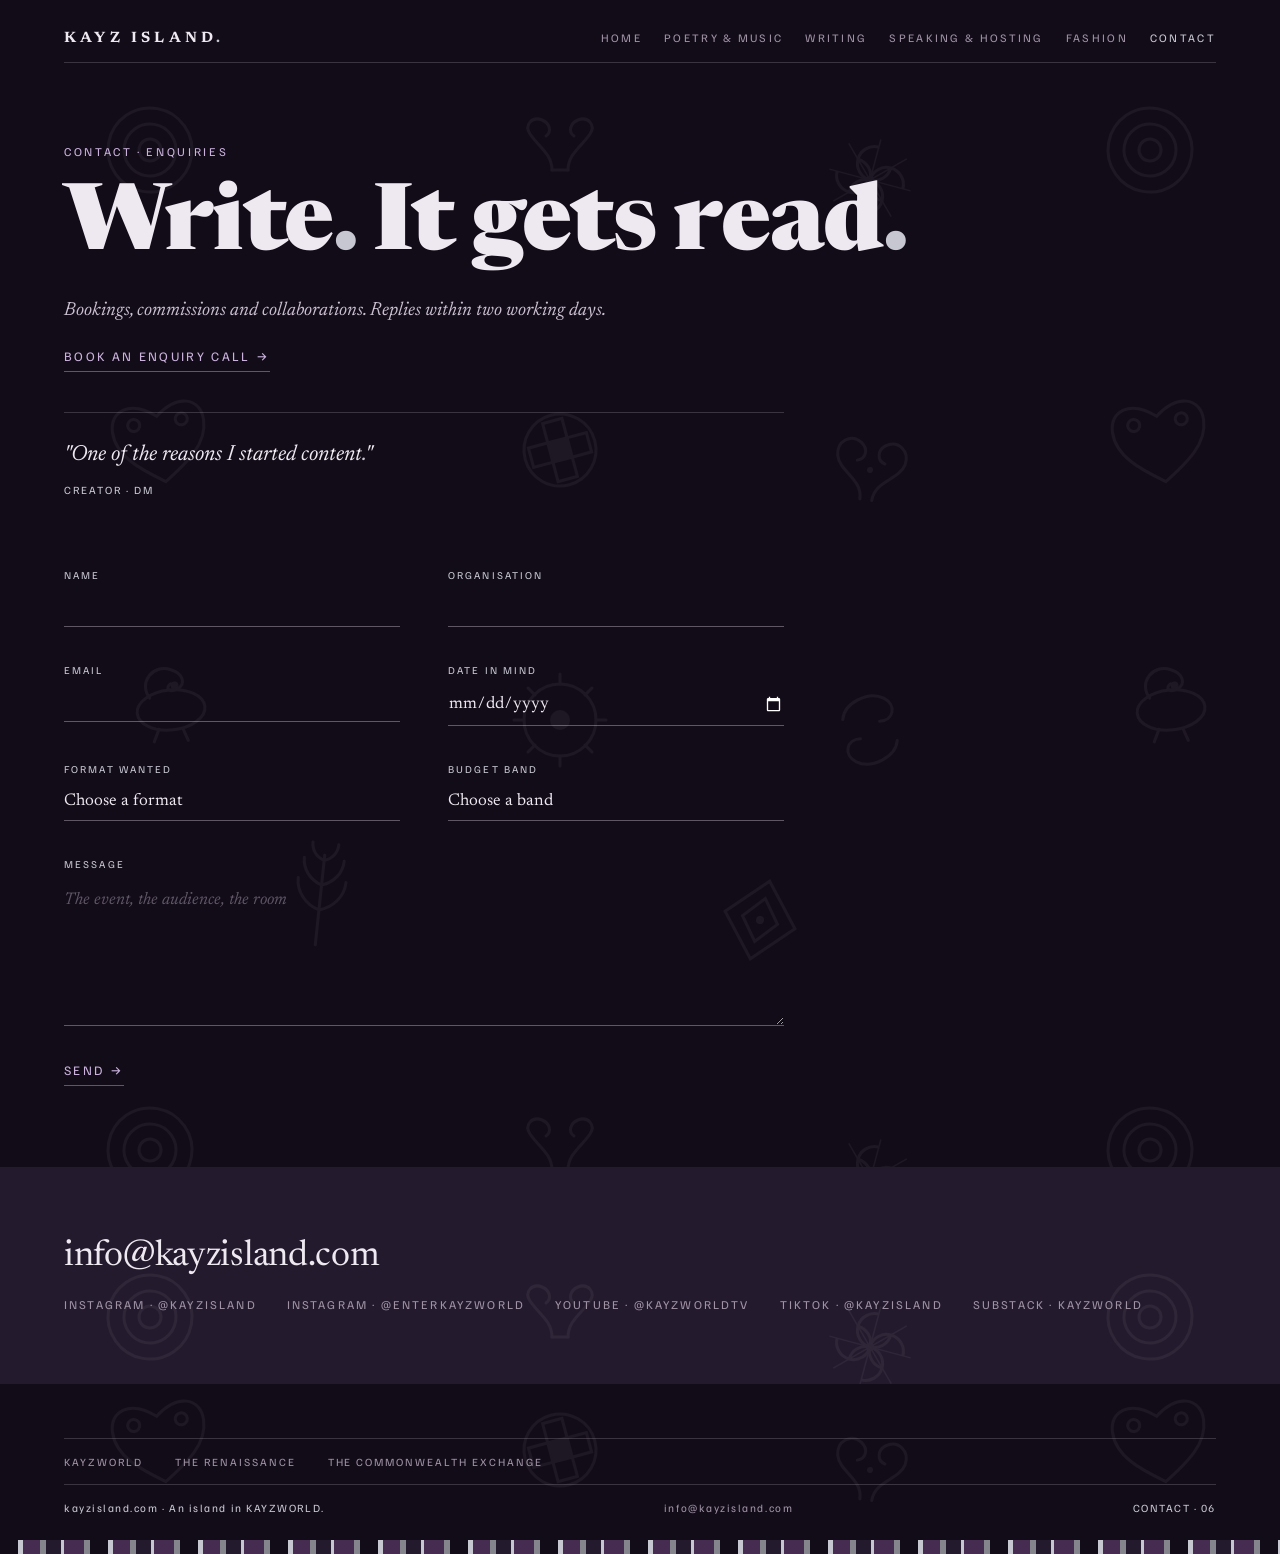
==== commit 3967073d: "feat: Poetry & Music, Renaissance Living, real thumbnails, speaking media program Poetry renamed Poe" ====
--- a/contact.html
+++ b/contact.html
@@ -38,7 +38,7 @@
       <a href="index.html" style="font-family:var(--kz-font-serif);font-weight:700;font-size:15px;letter-spacing:0.28em;color:var(--kz-ink)">KAYZ ISLAND<span class="kz-stop">.</span></a>
       <nav style="display:flex;flex-wrap:wrap;gap:8px 22px;font-family:var(--kz-font-grotesk);font-size:11.5px;letter-spacing:0.2em">
         <a class="nav-link" href="index.html">HOME</a>
-        <a class="nav-link" href="poetry.html">POETRY</a>
+        <a class="nav-link" href="poetry.html">POETRY &amp; MUSIC</a>
         <a class="nav-link" href="writing.html">WRITING</a>
         <a class="nav-link" href="speaking.html">SPEAKING &amp; HOSTING</a>
         <a class="nav-link" href="fashion.html">FASHION</a>
--- a/assets/css/site.css
+++ b/assets/css/site.css
@@ -3,10 +3,15 @@
   --kz-field:#1A1220; --kz-field-cover:#241A2E; --kz-field-deep:#120B18;
   --kz-silver:#C7C7D2; --kz-accent:#CBB3DE;
 }
-html{scroll-behavior:smooth}
 body{margin:0;background:var(--kz-field-deep);color:var(--kz-ink);font-family:var(--kz-font-serif)}
+h1,h2,h3{text-wrap:balance}
 a{color:var(--kz-ink);text-decoration:none}
+a,button{transition:color .18s cubic-bezier(0.25,1,0.5,1),border-color .18s cubic-bezier(0.25,1,0.5,1)}
 a:hover{color:var(--kz-silver)}
+:focus-visible{outline:2px solid var(--kz-accent);outline-offset:3px}
+.nav-link,.foot-link{padding:8px 0;margin:-8px 0}
+@media (prefers-reduced-motion: no-preference){html{scroll-behavior:smooth}}
+@media (prefers-reduced-motion: reduce){a,button{transition:none}}
 ::selection{background:var(--kz-silver);color:#120B18}
 .nav-link{color:var(--kz-dim)} .nav-link:hover{color:var(--kz-silver)}
 .nav-link.active{color:var(--kz-silver)}
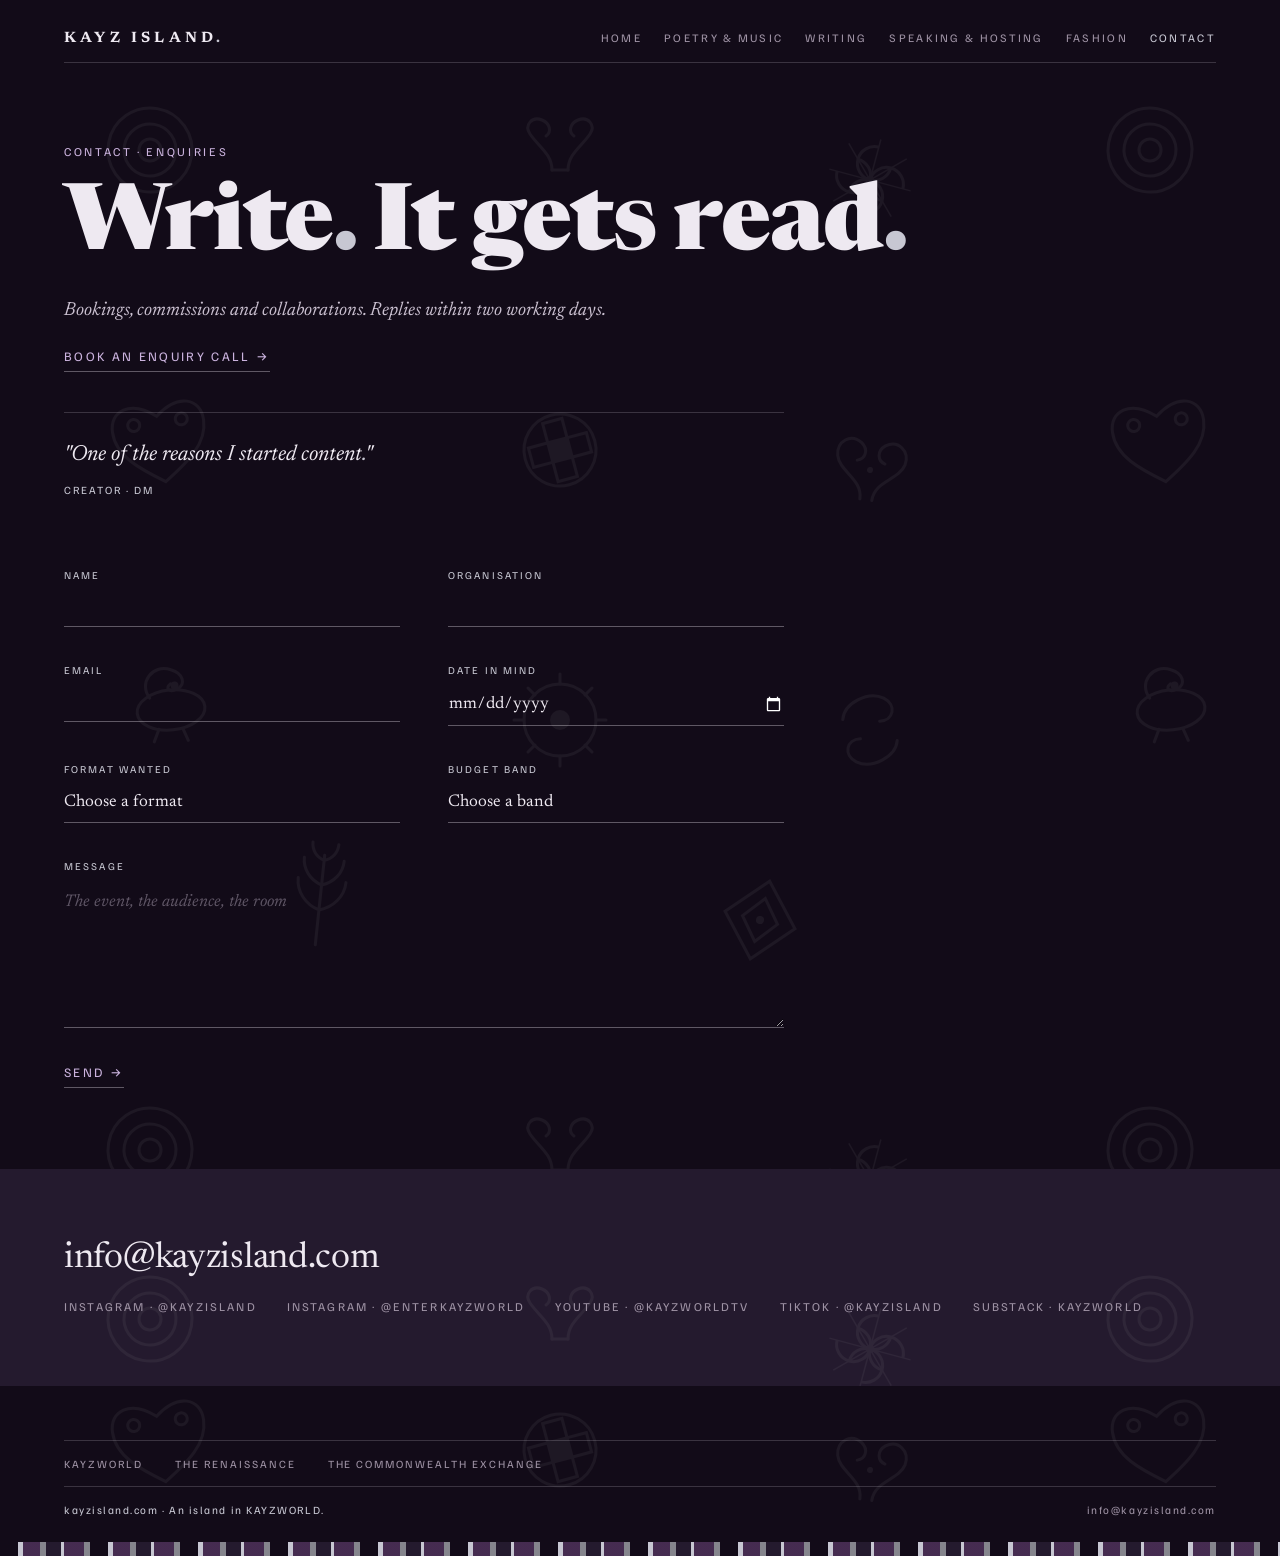
==== commit ad7d6d6d: "feat: the one-shot review batch Folios gone sitewide, mobile-first scrolling nav. Poetry: BHM copy o" ====
--- a/contact.html
+++ b/contact.html
@@ -36,7 +36,7 @@
   <header style="position:relative;z-index:3;padding:clamp(18px,3vw,30px) clamp(20px,5vw,72px) 0">
     <div style="display:flex;justify-content:space-between;align-items:baseline;flex-wrap:wrap;gap:10px 28px;padding-bottom:16px;border-bottom:1px solid var(--kz-hairline)">
       <a href="index.html" style="font-family:var(--kz-font-serif);font-weight:700;font-size:15px;letter-spacing:0.28em;color:var(--kz-ink)">KAYZ ISLAND<span class="kz-stop">.</span></a>
-      <nav style="display:flex;flex-wrap:wrap;gap:8px 22px;font-family:var(--kz-font-grotesk);font-size:11.5px;letter-spacing:0.2em">
+      <nav class="site-nav">
         <a class="nav-link" href="index.html">HOME</a>
         <a class="nav-link" href="poetry.html">POETRY &amp; MUSIC</a>
         <a class="nav-link" href="writing.html">WRITING</a>
@@ -137,7 +137,6 @@
     <div style="display:flex;justify-content:space-between;align-items:baseline;flex-wrap:wrap;gap:8px 20px;padding-top:16px;border-top:1px solid var(--kz-hairline);font-family:var(--kz-font-grotesk);font-size:11px;letter-spacing:0.14em;color:var(--kz-silver)">
       <span>kayzisland.com · An island in KAYZWORLD<span class="kz-stop">.</span></span>
       <span style="color:var(--kz-dim)"><a class="foot-link" href="mailto:info@kayzisland.com">info@kayzisland.com</a></span>
-      <span>CONTACT · 06</span>
     </div>
   </footer>
   <div class="kz-ticks"></div>
--- a/assets/css/site.css
+++ b/assets/css/site.css
@@ -28,3 +28,11 @@
 .kz-stanza .kz-kicker{font-size:10.5px;margin-bottom:14px}
 .kz-stanza p{margin:0;font-family:var(--kz-font-serif);font-style:italic;line-height:1.42;text-wrap:pretty}
 .kz-stanza .cta-dim{display:inline-block;margin-top:18px}
+
+/* mobile-first nav */
+.site-nav{display:flex;flex-wrap:wrap;gap:8px 22px;font-family:var(--kz-font-grotesk);font-size:11.5px;letter-spacing:0.2em}
+@media (max-width:720px){
+  .site-nav{flex-wrap:nowrap;overflow-x:auto;gap:0 20px;width:100%;padding-bottom:6px;scrollbar-width:none;-webkit-overflow-scrolling:touch;font-size:11px;letter-spacing:0.16em}
+  .site-nav::-webkit-scrollbar{display:none}
+  .site-nav a{white-space:nowrap;flex:0 0 auto}
+}
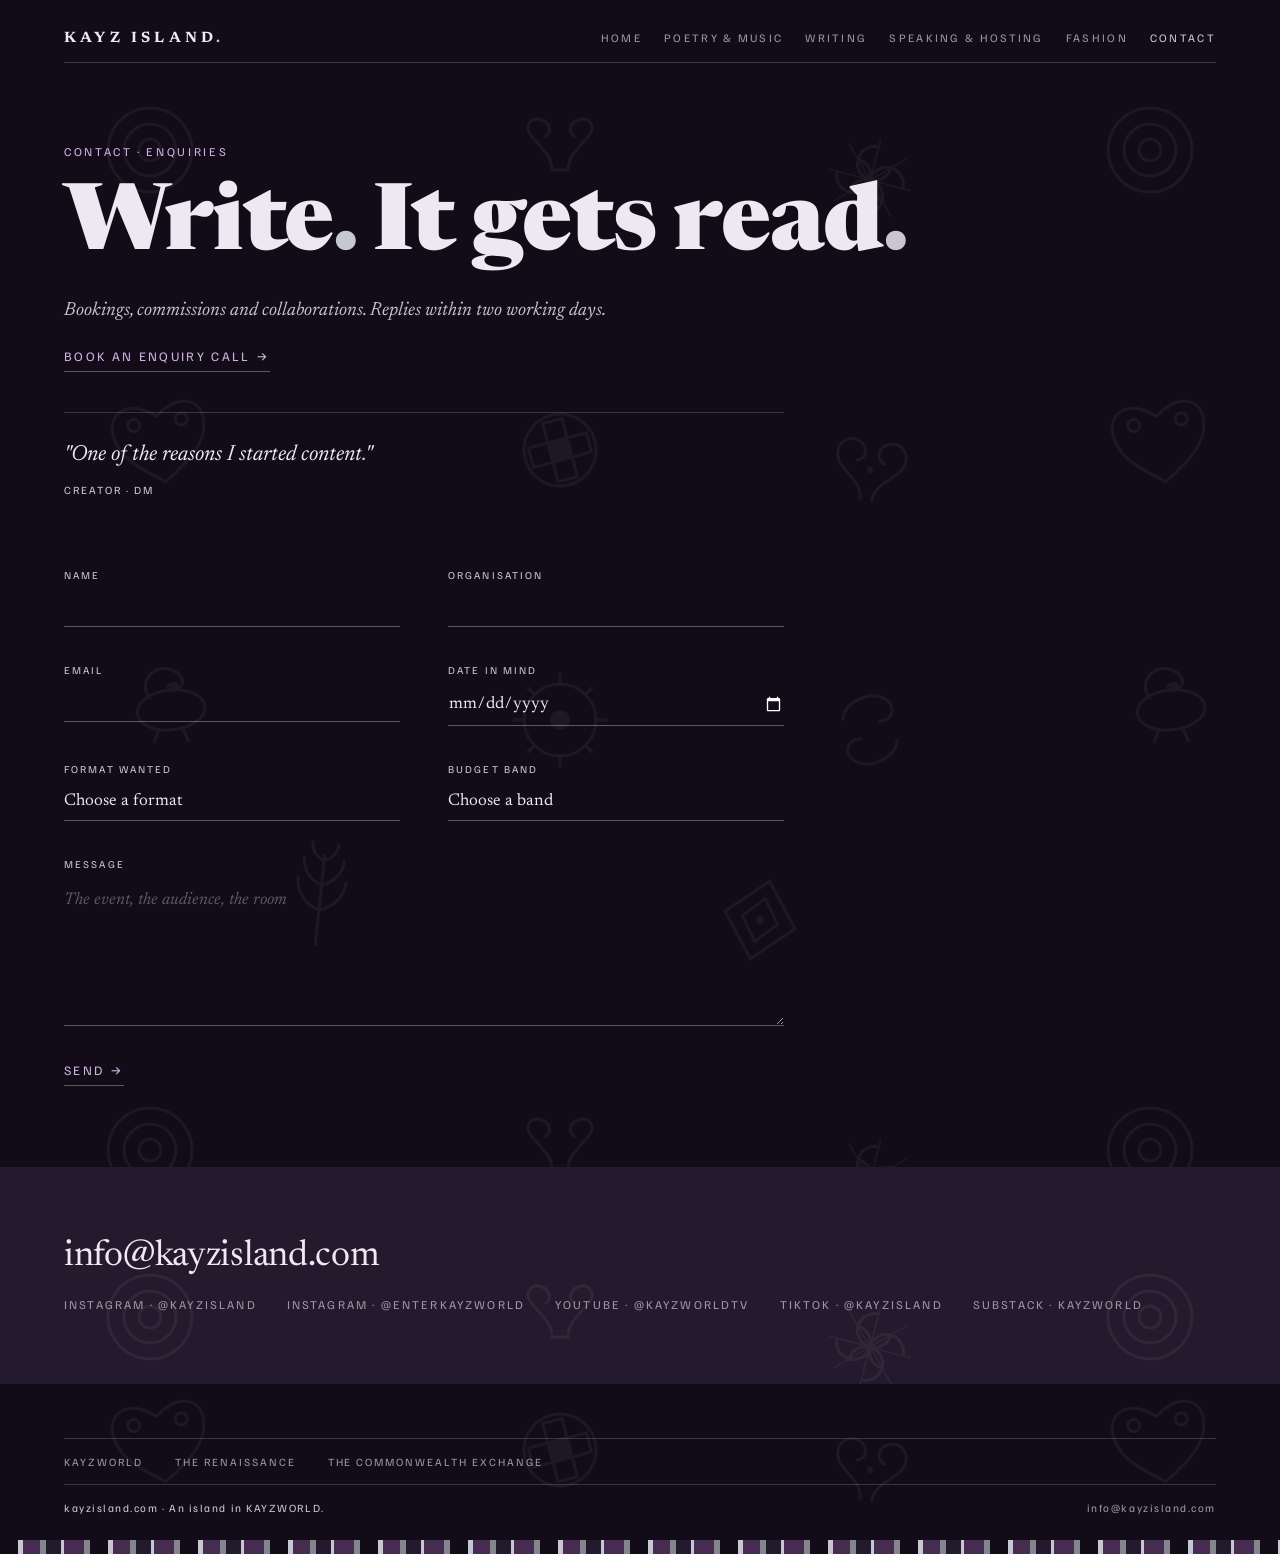
==== commit b9f6a8c2: "fix: wire Netlify forms properly with a thank you page Contact form gains action=/thanks.html so a s" ====
--- a/contact.html
+++ b/contact.html
@@ -59,8 +59,9 @@
   </section>
 
   <section style="position:relative;padding:clamp(20px,3vh,32px) clamp(20px,5vw,72px) clamp(56px,9vh,110px)">
-    <form name="booking" method="POST" data-netlify="true" style="max-width:720px;display:flex;flex-direction:column;gap:clamp(28px,4vh,40px)">
+    <form name="booking" method="POST" action="/thanks.html" netlify data-netlify="true" data-netlify-honeypot="bot-field" style="max-width:720px;display:flex;flex-direction:column;gap:clamp(28px,4vh,40px)">
       <input type="hidden" name="form-name" value="booking">
+      <p style="display:none"><label>Leave this empty: <input name="bot-field"></label></p>
       <div style="display:grid;grid-template-columns:repeat(auto-fit,minmax(min(100%,280px),1fr));gap:clamp(28px,4vh,40px) clamp(24px,4vw,48px)">
         <label style="display:flex;flex-direction:column;gap:10px">
           <span style="font-family:var(--kz-font-grotesk);font-size:10.5px;letter-spacing:0.2em;color:var(--kz-silver)">NAME</span>
